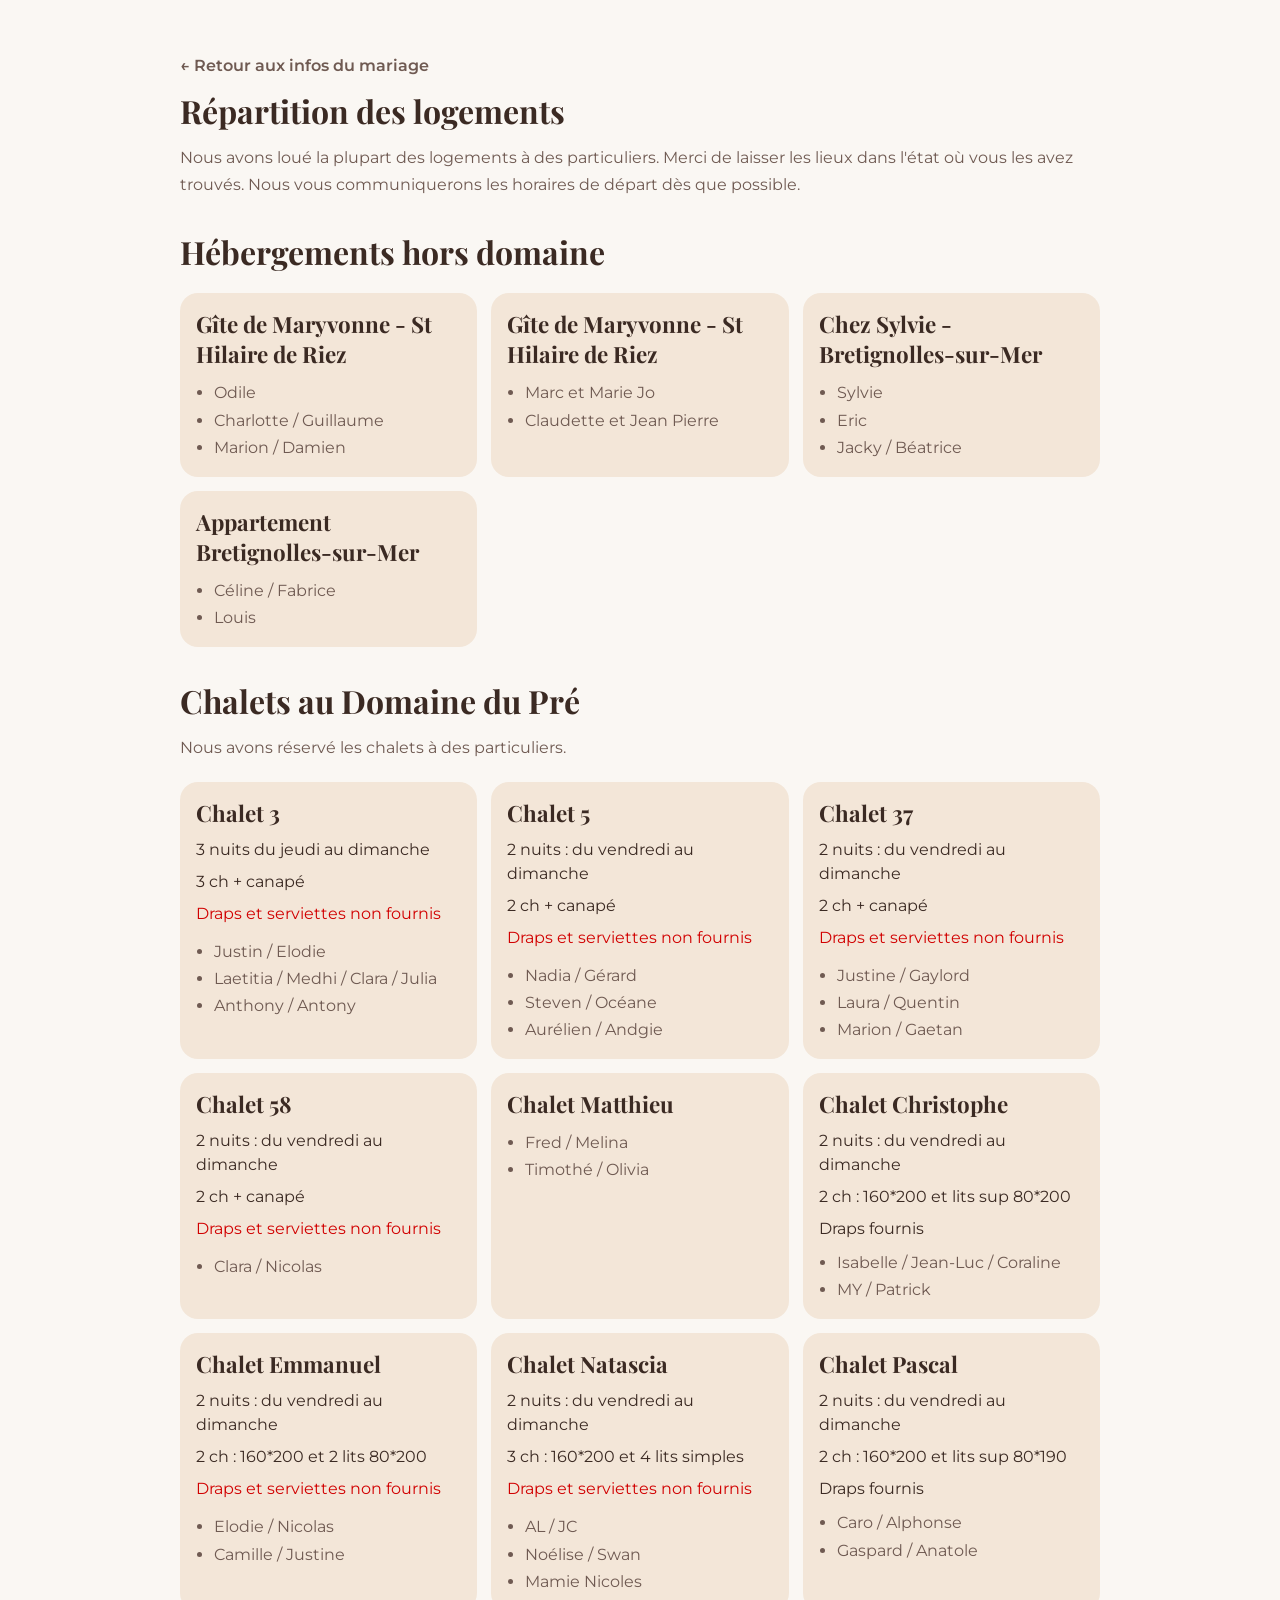
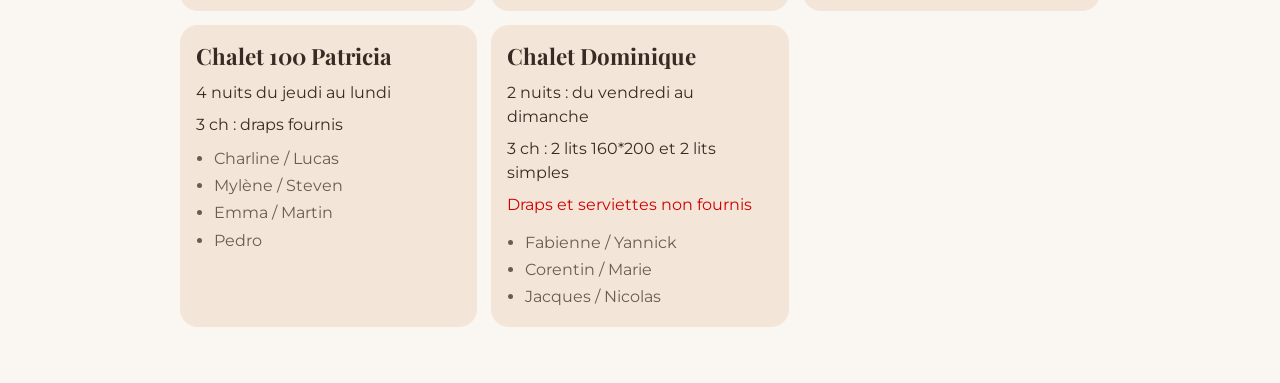
==== docs/logement.html @ f1bcc1a8 "feat: add logement" ====
<!doctype html>
<html lang="fr">
  <head>
    <meta charset="utf-8" />
    <meta name="viewport" content="width=device-width, initial-scale=1" />
    <meta name="robots" content="noindex,nofollow,noarchive,nosnippet,noimageindex" />
    <meta name="googlebot" content="noindex,nofollow,noarchive,nosnippet,noimageindex" />
    <meta name="bingbot" content="noindex,nofollow,noarchive,nosnippet,noimageindex" />
    <title>Logements - Mariage Lucas &amp; Charline</title>
    <link rel="preconnect" href="https://fonts.googleapis.com" />
    <link rel="preconnect" href="https://fonts.gstatic.com" crossorigin />
    <link
      href="https://fonts.googleapis.com/css2?family=Playfair+Display:wght@400;600&family=Montserrat:wght@400;600&display=swap"
      rel="stylesheet"
    />
    <link rel="stylesheet" href="assets/styles.css" />
  </head>
  <body>
    <section class="section section-top">
      <div class="section-inner">
        <a class="text-link" href="index.html">&larr; Retour aux infos du mariage</a>
        <h1 class="section-title">Répartition des logements</h1>
        <p class="info-text">
          Nous avons loué la plupart des logements à des particuliers. Merci de laisser les lieux dans l'état où vous
          les avez trouvés. Nous vous communiquerons les horaires de départ dès que possible.
        </p>

        <h2 class="section-title spaced">Hébergements hors domaine</h2>
        <div class="lodging-grid">
          <article class="lodging-card">
            <h3 class="lodging-title">Gîte de Maryvonne - St Hilaire de Riez</h3>
            <ul class="lodging-list">
              <li>Odile</li>
              <li>Charlotte / Guillaume</li>
              <li>Marion / Damien</li>
            </ul>
          </article>

          <article class="lodging-card">
            <h3 class="lodging-title">Gîte de Maryvonne - St Hilaire de Riez</h3>
            <ul class="lodging-list">
              <li>Marc et Marie Jo</li>
              <li>Claudette et Jean Pierre</li>
            </ul>
          </article>

          <article class="lodging-card">
            <h3 class="lodging-title">Chez Sylvie - Bretignolles-sur-Mer</h3>
            <ul class="lodging-list">
              <li>Sylvie</li>
              <li>Eric</li>
              <li>Jacky / Béatrice</li>
            </ul>
          </article>

          <article class="lodging-card">
            <h3 class="lodging-title">Appartement Bretignolles-sur-Mer</h3>
            <ul class="lodging-list">
              <li>Céline / Fabrice</li>
              <li>Louis</li>
            </ul>
          </article>
        </div>

        <h2 class="section-title spaced">Chalets au Domaine du Pré</h2>
        <p class="info-text">Nous avons réservé les chalets à des particuliers.</p>

        <div class="lodging-grid">
          <article class="lodging-card">
            <h3 class="lodging-title">Chalet 3</h3>
            <p class="lodging-meta">3 nuits du jeudi au dimanche</p>
            <p class="lodging-meta">3 ch + canapé</p>
            <p class="lodging-warning">Draps et serviettes non fournis</p>
            <ul class="lodging-list">
              <li>Justin / Elodie</li>
              <li>Laetitia / Medhi / Clara / Julia</li>
              <li>Anthony / Antony</li>
            </ul>
          </article>

          <article class="lodging-card">
            <h3 class="lodging-title">Chalet 5</h3>
            <p class="lodging-meta">2 nuits : du vendredi au dimanche</p>
            <p class="lodging-meta">2 ch + canapé</p>
            <p class="lodging-warning">Draps et serviettes non fournis</p>
            <ul class="lodging-list">
              <li>Nadia / Gérard</li>
              <li>Steven / Océane</li>
              <li>Aurélien / Andgie</li>
            </ul>
          </article>

          <article class="lodging-card">
            <h3 class="lodging-title">Chalet 37</h3>
            <p class="lodging-meta">2 nuits : du vendredi au dimanche</p>
            <p class="lodging-meta">2 ch + canapé</p>
            <p class="lodging-warning">Draps et serviettes non fournis</p>
            <ul class="lodging-list">
              <li>Justine / Gaylord</li>
              <li>Laura / Quentin</li>
              <li>Marion / Gaetan</li>
            </ul>
          </article>

          <article class="lodging-card">
            <h3 class="lodging-title">Chalet 58</h3>
            <p class="lodging-meta">2 nuits : du vendredi au dimanche</p>
            <p class="lodging-meta">2 ch + canapé</p>
            <p class="lodging-warning">Draps et serviettes non fournis</p>
            <ul class="lodging-list">
              <li>Clara / Nicolas</li>
            </ul>
          </article>

          <article class="lodging-card">
            <h3 class="lodging-title">Chalet Matthieu</h3>
            <ul class="lodging-list">
              <li>Fred / Melina</li>
              <li>Timothé / Olivia</li>
            </ul>
          </article>

          <article class="lodging-card">
            <h3 class="lodging-title">Chalet Christophe</h3>
            <p class="lodging-meta">2 nuits : du vendredi au dimanche</p>
            <p class="lodging-meta">2 ch : 160*200 et lits sup 80*200</p>
            <p class="lodging-meta">Draps fournis</p>
            <ul class="lodging-list">
              <li>Isabelle / Jean-Luc / Coraline</li>
              <li>MY / Patrick</li>
            </ul>
          </article>

          <article class="lodging-card">
            <h3 class="lodging-title">Chalet Emmanuel</h3>
            <p class="lodging-meta">2 nuits : du vendredi au dimanche</p>
            <p class="lodging-meta">2 ch : 160*200 et 2 lits 80*200</p>
            <p class="lodging-warning">Draps et serviettes non fournis</p>
            <ul class="lodging-list">
              <li>Elodie / Nicolas</li>
              <li>Camille / Justine</li>
            </ul>
          </article>

          <article class="lodging-card">
            <h3 class="lodging-title">Chalet Natascia</h3>
            <p class="lodging-meta">2 nuits : du vendredi au dimanche</p>
            <p class="lodging-meta">3 ch : 160*200 et 4 lits simples</p>
            <p class="lodging-warning">Draps et serviettes non fournis</p>
            <ul class="lodging-list">
              <li>AL / JC</li>
              <li>Noélise / Swan</li>
              <li>Mamie Nicoles</li>
            </ul>
          </article>

          <article class="lodging-card">
            <h3 class="lodging-title">Chalet Pascal</h3>
            <p class="lodging-meta">2 nuits : du vendredi au dimanche</p>
            <p class="lodging-meta">2 ch : 160*200 et lits sup 80*190</p>
            <p class="lodging-meta">Draps fournis</p>
            <ul class="lodging-list">
              <li>Caro / Alphonse</li>
              <li>Gaspard / Anatole</li>
            </ul>
          </article>

          <article class="lodging-card">
            <h3 class="lodging-title">Chalet 100 Patricia</h3>
            <p class="lodging-meta">4 nuits du jeudi au lundi</p>
            <p class="lodging-meta">3 ch : draps fournis</p>
            <ul class="lodging-list">
              <li>Charline / Lucas</li>
              <li>Mylène / Steven</li>
              <li>Emma / Martin</li>
              <li>Pedro</li>
            </ul>
          </article>

          <article class="lodging-card">
            <h3 class="lodging-title">Chalet Dominique</h3>
            <p class="lodging-meta">2 nuits : du vendredi au dimanche</p>
            <p class="lodging-meta">3 ch : 2 lits 160*200 et 2 lits simples</p>
            <p class="lodging-warning">Draps et serviettes non fournis</p>
            <ul class="lodging-list">
              <li>Fabienne / Yannick</li>
              <li>Corentin / Marie</li>
              <li>Jacques / Nicolas</li>
            </ul>
          </article>
        </div>
      </div>
    </section>
  </body>
</html>
---- docs/assets/styles.css ----
:root{
  /* Palette principale */
  --terracotta:#C26A4A;
  --terracotta-dark:#A8573C;
  --beige:#F3E6D8;
  --off-white:#FAF7F3;
  --text:#3B2A23;
  --muted:#6F5A52;
}

*{box-sizing:border-box}
html,body{height:100%}
body{
  margin:0;
  font-family:"Montserrat", ui-sans-serif, system-ui, -apple-system, Segoe UI, Roboto, Helvetica, Arial;
  color:var(--text);
  background:var(--off-white);
}

a{color:inherit}

/* === HERO === */
.hero{
  min-height:100vh;
  position:relative;
  display:flex;
  align-items:flex-start;
  justify-content:center;
  text-align:center;
  padding:64px 20px;
  background-image:url("back.png");
  background-size:cover;
  background-position:center;
}

/* Overlay pour lisibilité */
.hero::before{
  content:"";
  position:absolute;
  inset:0;
  background:linear-gradient(180deg, rgba(250,247,243,.22), rgba(243,230,216,.18));
}

.hero-content{
  position:relative;
  z-index:1;
  max-width:720px;
  display:flex;
  flex-direction:column;
  gap:14px;
  margin-top:60px;
}

.subtitle{
  font-family:"Playfair Display", "Cormorant Garamond", ui-serif, Georgia, "Times New Roman", Times, serif;
  font-size:1.5rem;
  color:var(--text);
  margin:0;
}

.hero-title{
  font-family:"Playfair Display", "Cormorant Garamond", ui-serif, Georgia, "Times New Roman", Times, serif;
  font-size:3.2rem;
  letter-spacing:.06em;
  margin:0;
}

.date{
  font-family:"Playfair Display", "Cormorant Garamond", ui-serif, Georgia, "Times New Roman", Times, serif;
  letter-spacing:.06em;
  text-transform:none;
  font-size:1.25rem;
  color:var(--text);
  margin:0;
}

.hero-text{
  margin:10px 0 6px;
  color:var(--muted);
  line-height:1.7;
}

.btn-primary{
  align-self:center;
  background:var(--terracotta);
  color:#fff;
  padding:14px 28px;
  border-radius:30px;
  text-decoration:none;
  transition:background .3s ease;
  font-weight:600;
  margin-top:30px;
}
.btn-primary:hover{background:var(--terracotta-dark)}

/* === SECTIONS === */
.section{
  padding:56px 20px;
  background:var(--off-white);
}
.section-inner{
  max-width:920px;
  margin:0 auto;
}
.section-title{
  font-family:"Playfair Display", "Cormorant Garamond", ui-serif, Georgia, "Times New Roman", Times, serif;
  font-size:2rem;
  margin:0 0 12px;
}
.section-title.spaced{margin-top:32px}

.mono{
  font-family:ui-monospace, SFMono-Regular, Menlo, Monaco, Consolas, "Liberation Mono", "Courier New", monospace;
}

.story{
  text-align:center;
  color:var(--muted);
  line-height:1.8;
}

.timeline{
  list-style:none;
  padding:0;
  margin:20px 0 0;
  display:grid;
  gap:12px;
}
.timeline li{
  display:grid;
  grid-template-columns:80px 1fr;
  gap:12px;
  padding:12px 16px;
  background:var(--beige);
  border-radius:18px;
}
.timeline .time{
  font-family:ui-monospace, SFMono-Regular, Menlo, Monaco, Consolas, "Liberation Mono", "Courier New", monospace;
  color:var(--text);
}
.timeline .desc{
  color:var(--muted);
}

.return{
  margin-top:16px;
}
.return-box{
  display:grid;
  grid-template-columns: 80px 1fr;
  gap:12px;
  padding:14px 16px;
  background:var(--beige);
  border-radius:18px;
}
.return-date{
  color:var(--text);
}
.return-text{
  color:var(--muted);
}

.practical{
  display:grid;
  gap:12px;
  margin-top:16px;
}
.practical-row{
  display:flex;
  justify-content:space-between;
  align-items:center;
  gap:12px;
  padding:12px 16px;
  background:var(--beige);
  border-radius:18px;
}
.practical-row .btn{
  background:var(--terracotta);
  color:#fff;
  border:none;
  padding:10px 18px;
  border-radius:24px;
  font-weight:600;
  text-decoration:none;
  transition:background .3s ease, transform .2s ease;
}
.practical-row .btn:hover{
  background:var(--terracotta-dark);
  transform:translateY(-1px);
}
.practical-label{
  font-weight:600;
}
.practical-address{color:var(--muted)}

.contact{
  text-align:center;
  background:var(--beige);
  border-radius:18px;
  padding:16px;
  display:grid;
  gap:8px;
}
.contact-names{
  font-weight:600;
}
.contact-phone{
  text-decoration:none;
  color:var(--text);
}

.list{
  margin:8px 0 0;
  color:var(--muted);
  line-height:1.7;
}

.info-text{
  margin:0;
  color:var(--muted);
  line-height:1.7;
}

.btn-inline{
  display:inline-block;
  margin-top:16px;
}

.text-link{
  display:inline-block;
  margin-bottom:14px;
  color:var(--muted);
  text-decoration:none;
  font-weight:600;
}

.text-link:hover{
  color:var(--text);
}

.section-top{
  min-height:100vh;
}

.lodging-grid{
  margin-top:20px;
  display:grid;
  grid-template-columns:repeat(3, minmax(0, 1fr));
  gap:14px;
}

.lodging-card{
  background:var(--beige);
  border-radius:18px;
  padding:16px;
}

.lodging-title{
  margin:0 0 10px;
  font-family:"Playfair Display", "Cormorant Garamond", ui-serif, Georgia, "Times New Roman", Times, serif;
  font-size:1.4rem;
}

.lodging-list{
  margin:0;
  padding-left:18px;
  color:var(--muted);
  line-height:1.7;
}

.lodging-meta{
  margin:0 0 8px;
  color:var(--text);
  line-height:1.5;
}

.lodging-warning{
  margin:0 0 12px;
  color:#d10000;
  line-height:1.5;
}

.footer{
  text-align:center;
  font-size:.85rem;
  color:var(--muted);
  padding:24px 20px 40px;
  background:var(--off-white);
}

/* === Responsive === */
@media (max-width: 768px){
  .hero-title{font-size:2.2rem}
  .subtitle{font-size:1.2rem}
  .timeline li{grid-template-columns:70px 1fr}
  .practical-row{flex-direction:column; align-items:flex-start}
  .lodging-grid{grid-template-columns:1fr}
}
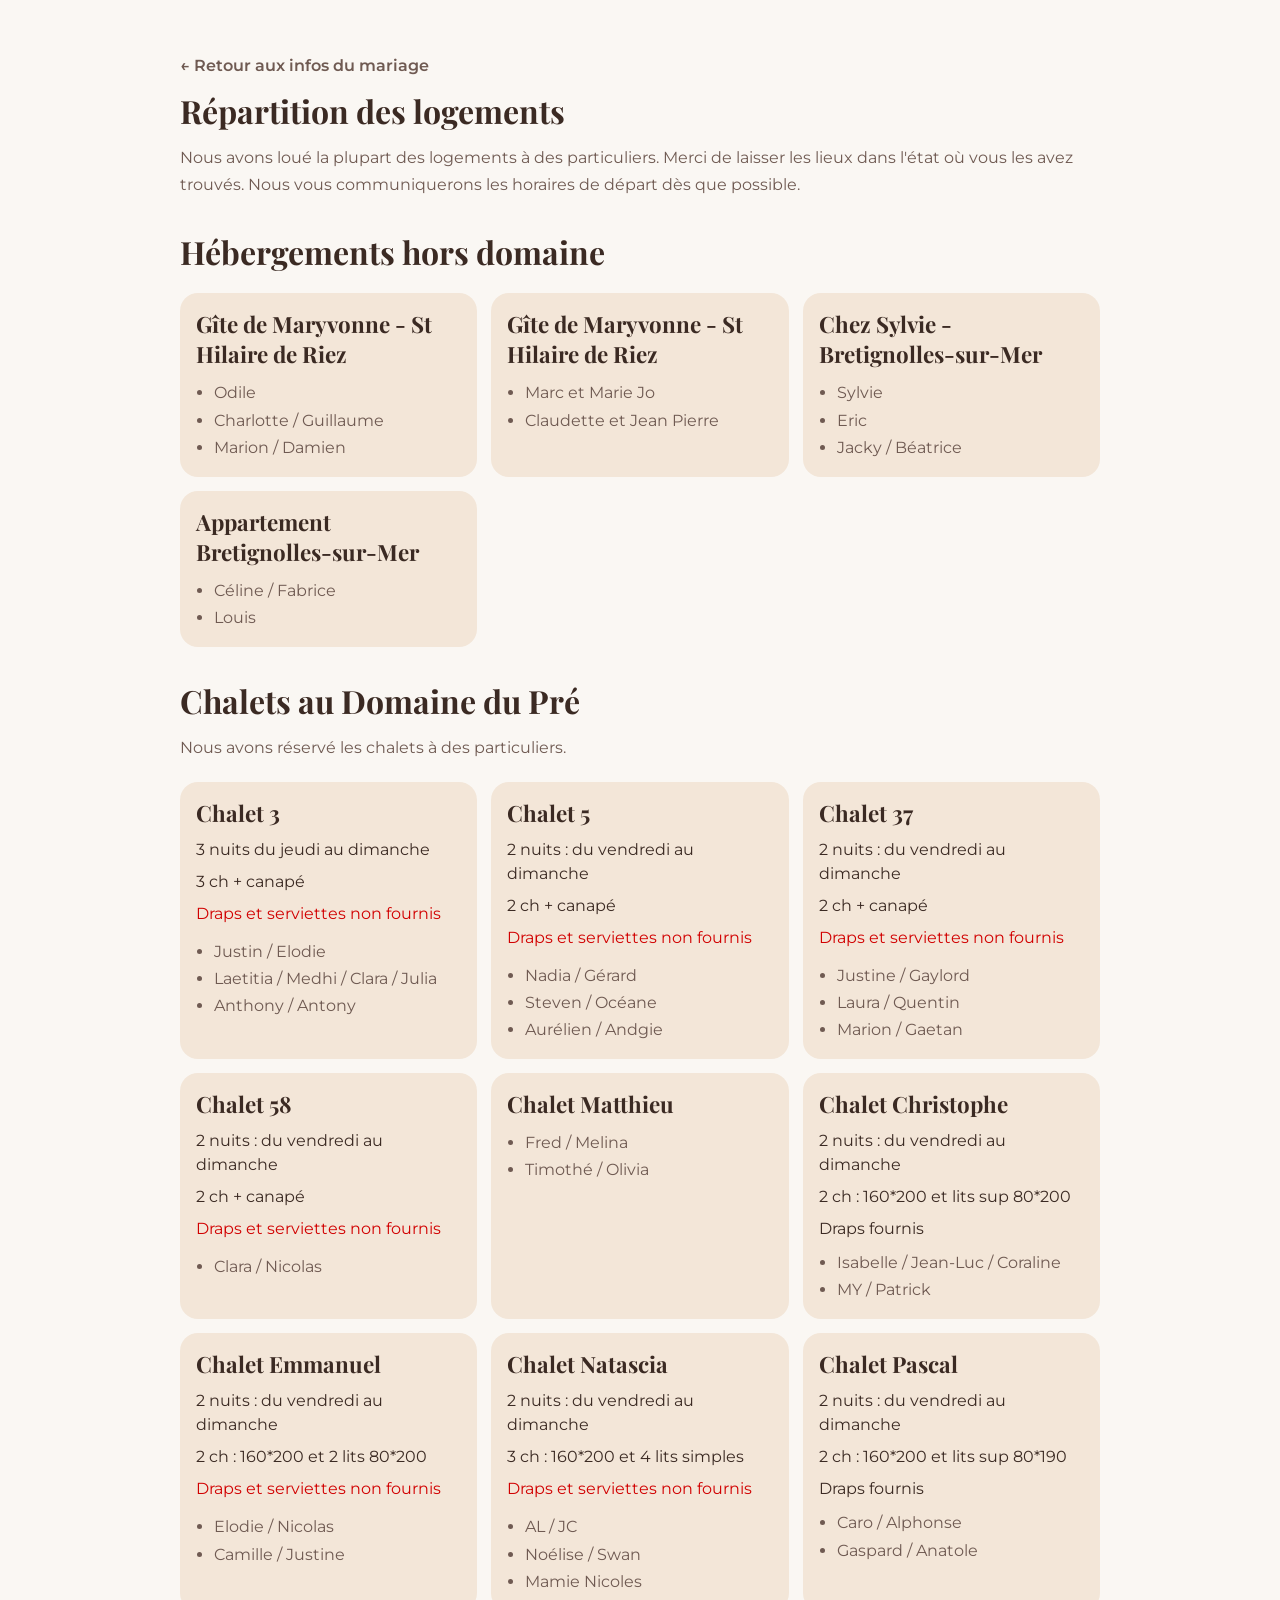
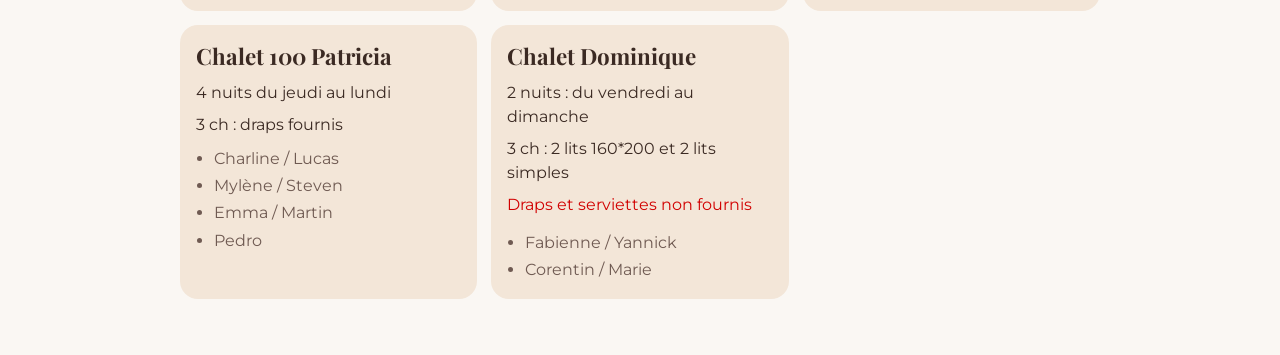
==== commit 17f3143a: "del nico" ====
--- a/docs/logement.html
+++ b/docs/logement.html
@@ -185,7 +185,6 @@
             <ul class="lodging-list">
               <li>Fabienne / Yannick</li>
               <li>Corentin / Marie</li>
-              <li>Jacques / Nicolas</li>
             </ul>
           </article>
         </div>
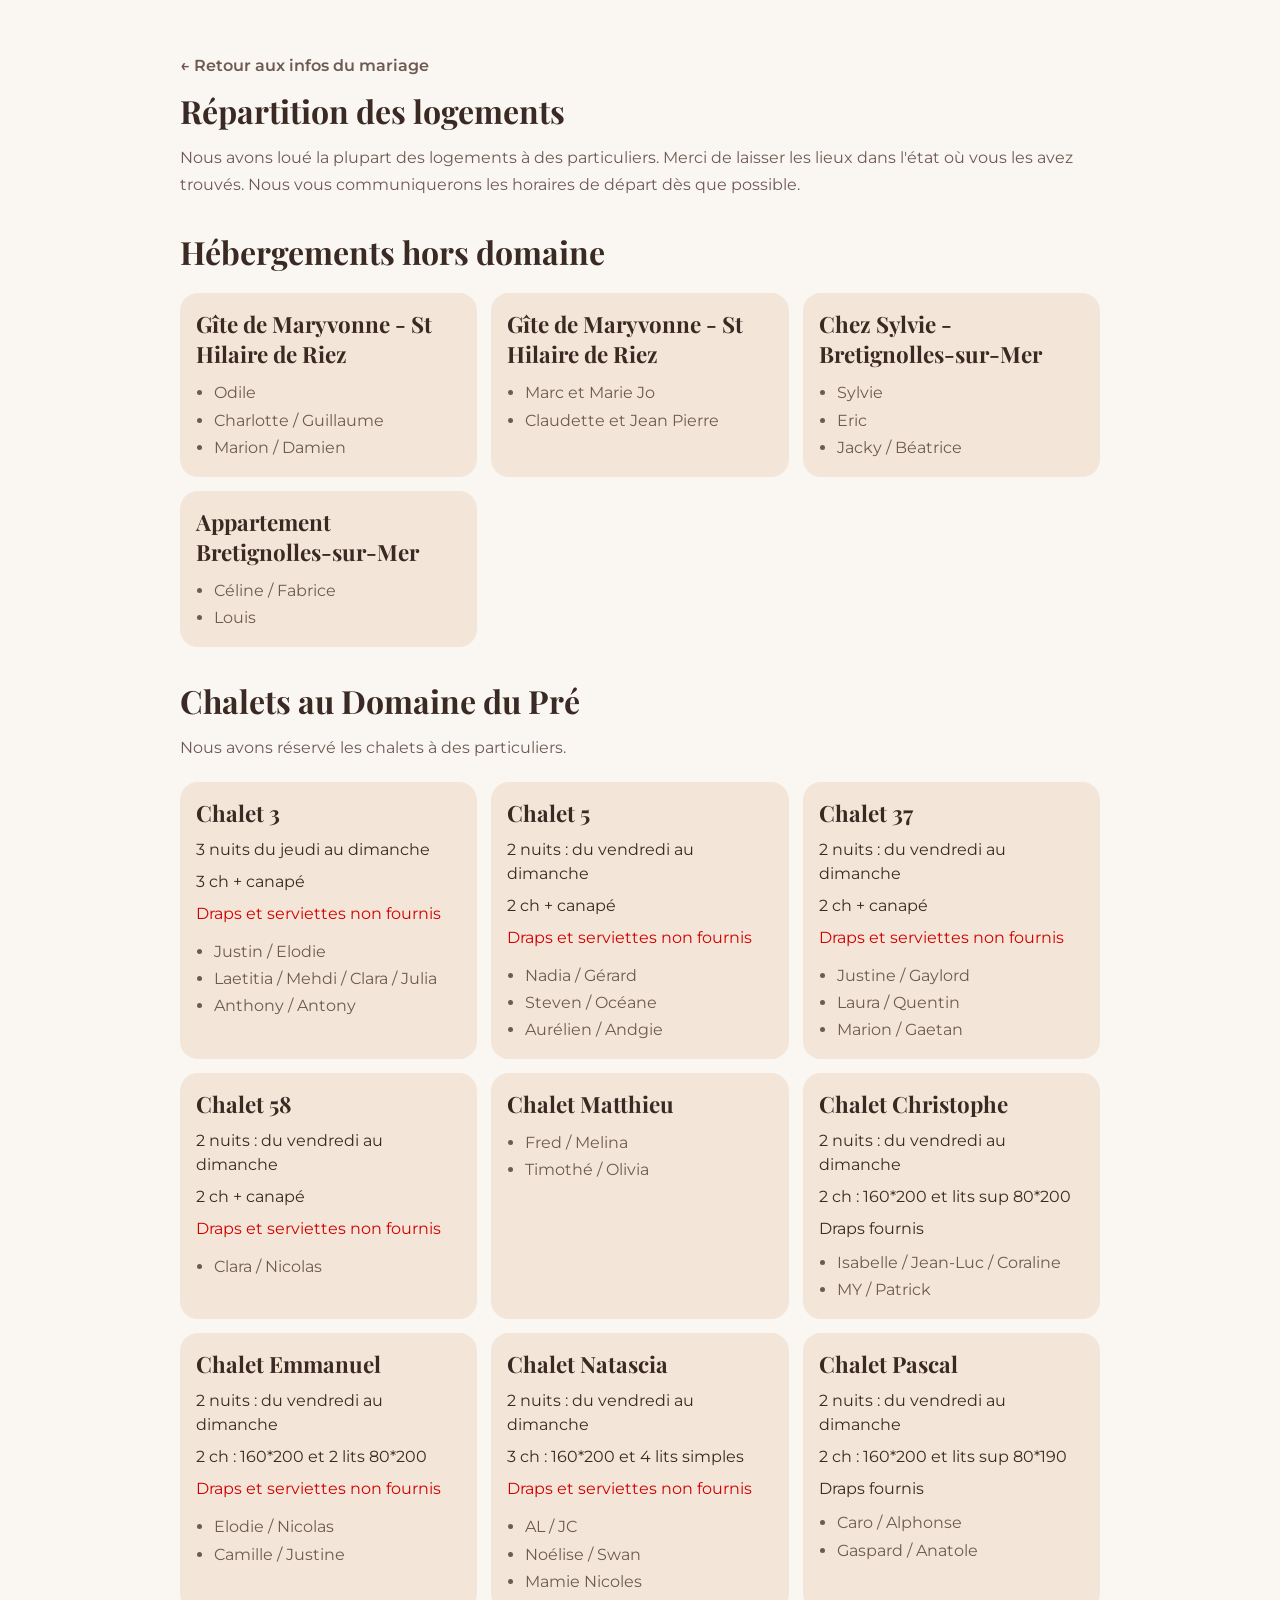
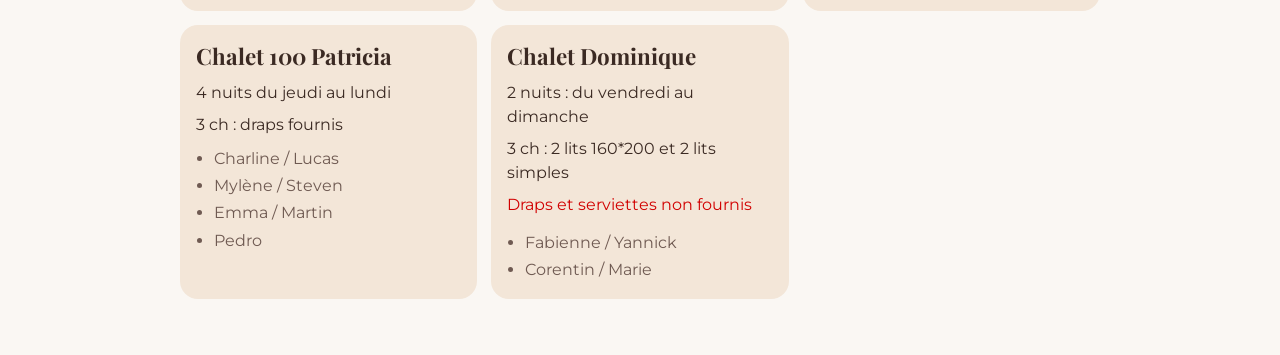
==== commit 4f7ad41c: "Update logement.html" ====
--- a/docs/logement.html
+++ b/docs/logement.html
@@ -73,7 +73,7 @@
             <p class="lodging-warning">Draps et serviettes non fournis</p>
             <ul class="lodging-list">
               <li>Justin / Elodie</li>
-              <li>Laetitia / Medhi / Clara / Julia</li>
+              <li>Laetitia / Mehdi / Clara / Julia</li>
               <li>Anthony / Antony</li>
             </ul>
           </article>
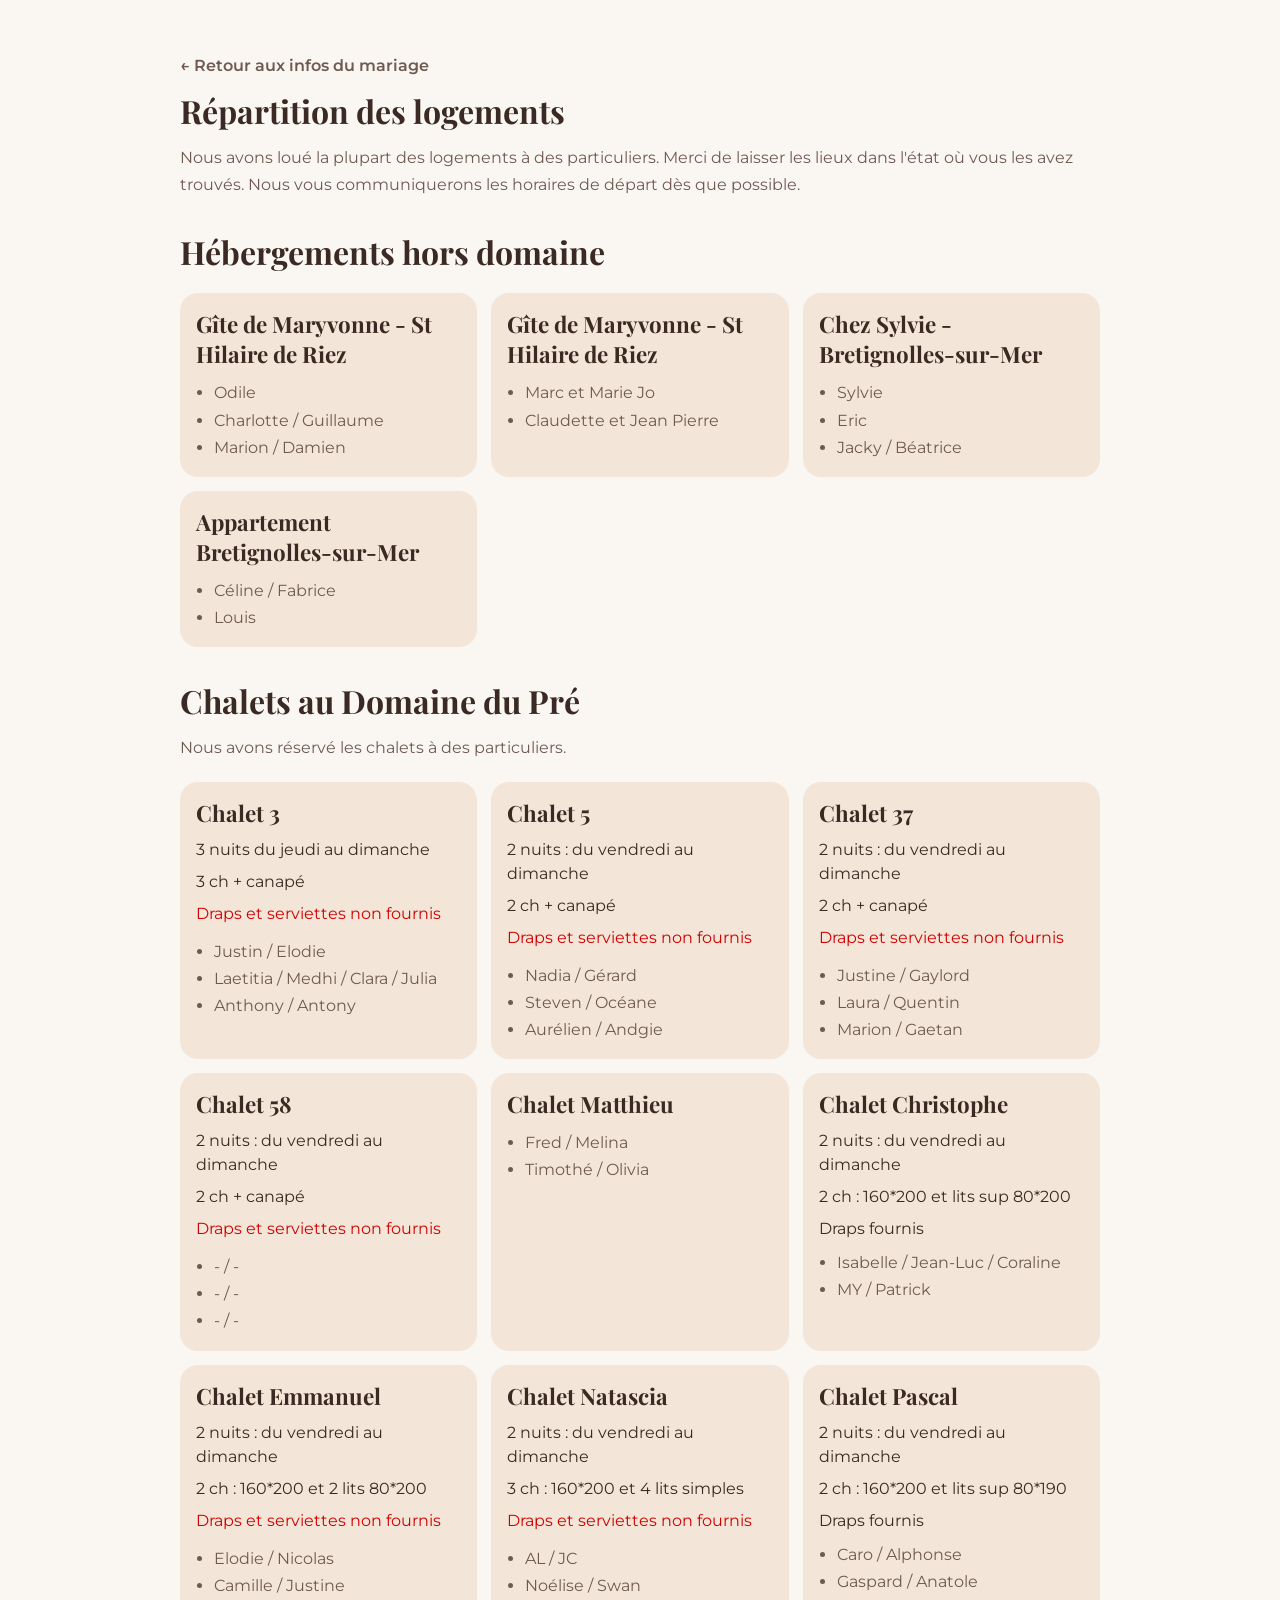
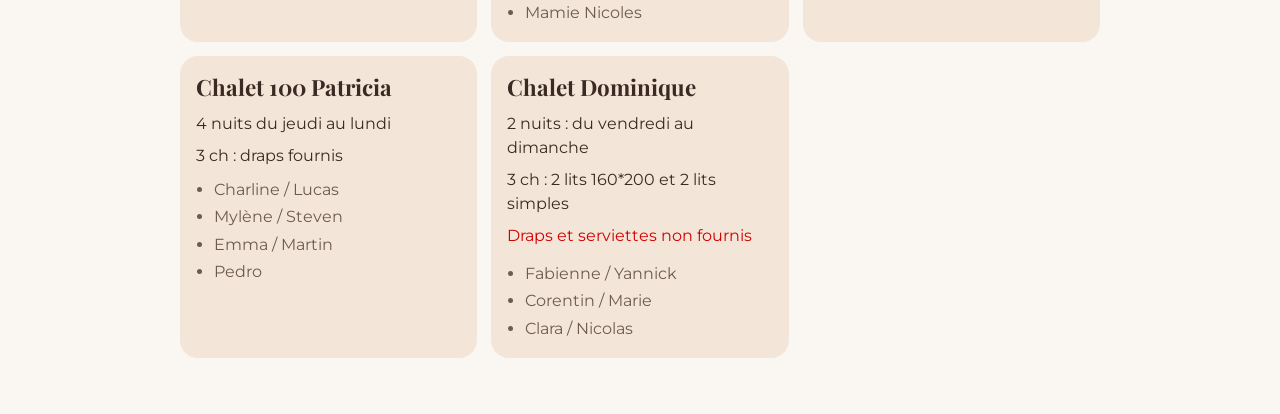
==== commit 0f2ec905: "feat: update lodging details with placeholders and add Clara/Nicolas to the list" ====
--- a/docs/logement.html
+++ b/docs/logement.html
@@ -73,7 +73,7 @@
             <p class="lodging-warning">Draps et serviettes non fournis</p>
             <ul class="lodging-list">
               <li>Justin / Elodie</li>
-              <li>Laetitia / Mehdi / Clara / Julia</li>
+              <li>Laetitia / Medhi / Clara / Julia</li>
               <li>Anthony / Antony</li>
             </ul>
           </article>
@@ -108,7 +108,9 @@
             <p class="lodging-meta">2 ch + canapé</p>
             <p class="lodging-warning">Draps et serviettes non fournis</p>
             <ul class="lodging-list">
-              <li>Clara / Nicolas</li>
+              <li>- / -</li>
+              <li>- / -</li>
+              <li>- / -</li>
             </ul>
           </article>
 
@@ -185,6 +187,7 @@
             <ul class="lodging-list">
               <li>Fabienne / Yannick</li>
               <li>Corentin / Marie</li>
+              <li>Clara / Nicolas</li>
             </ul>
           </article>
         </div>
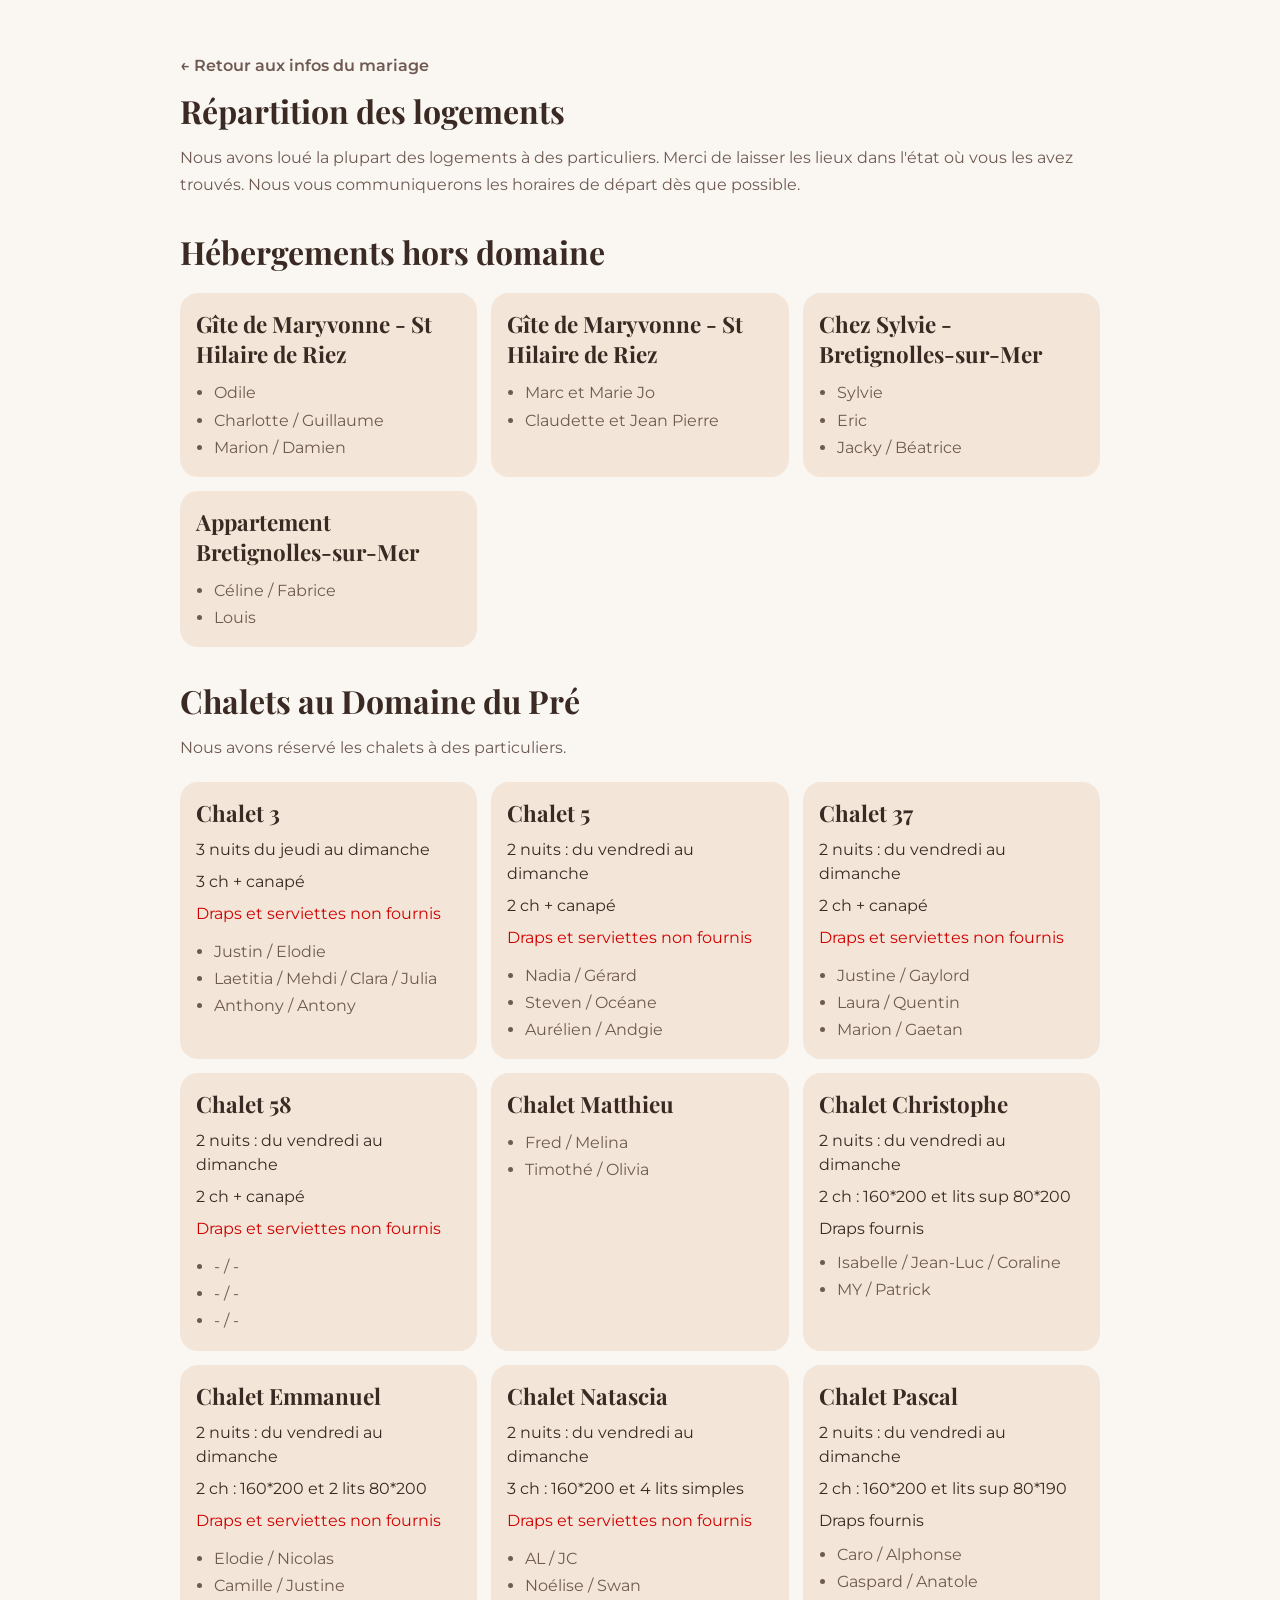
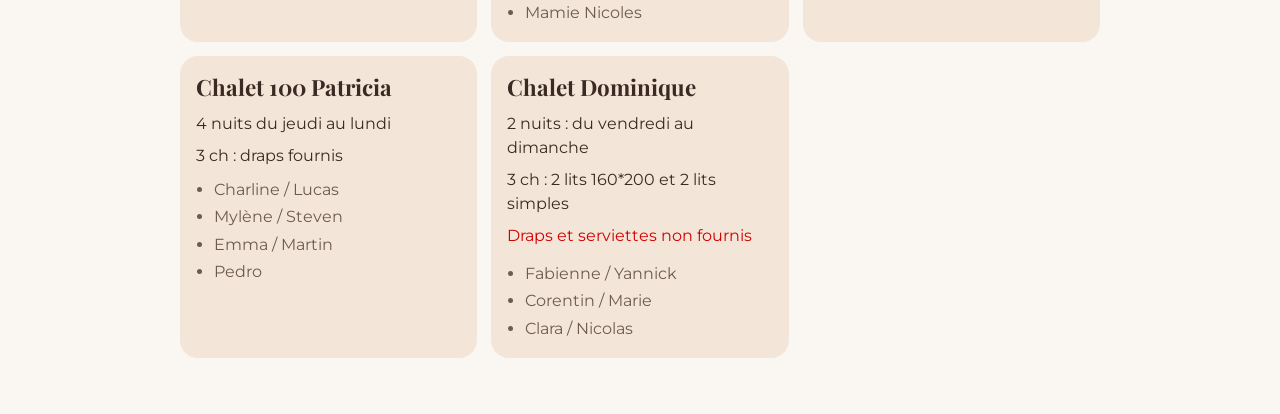
==== commit 2ac2a13f: "Merge branch 'main' of https://github.com/LucasRenaudinMedia/Wedding" ====
--- a/docs/logement.html
+++ b/docs/logement.html
@@ -73,7 +73,7 @@
             <p class="lodging-warning">Draps et serviettes non fournis</p>
             <ul class="lodging-list">
               <li>Justin / Elodie</li>
-              <li>Laetitia / Medhi / Clara / Julia</li>
+              <li>Laetitia / Mehdi / Clara / Julia</li>
               <li>Anthony / Antony</li>
             </ul>
           </article>
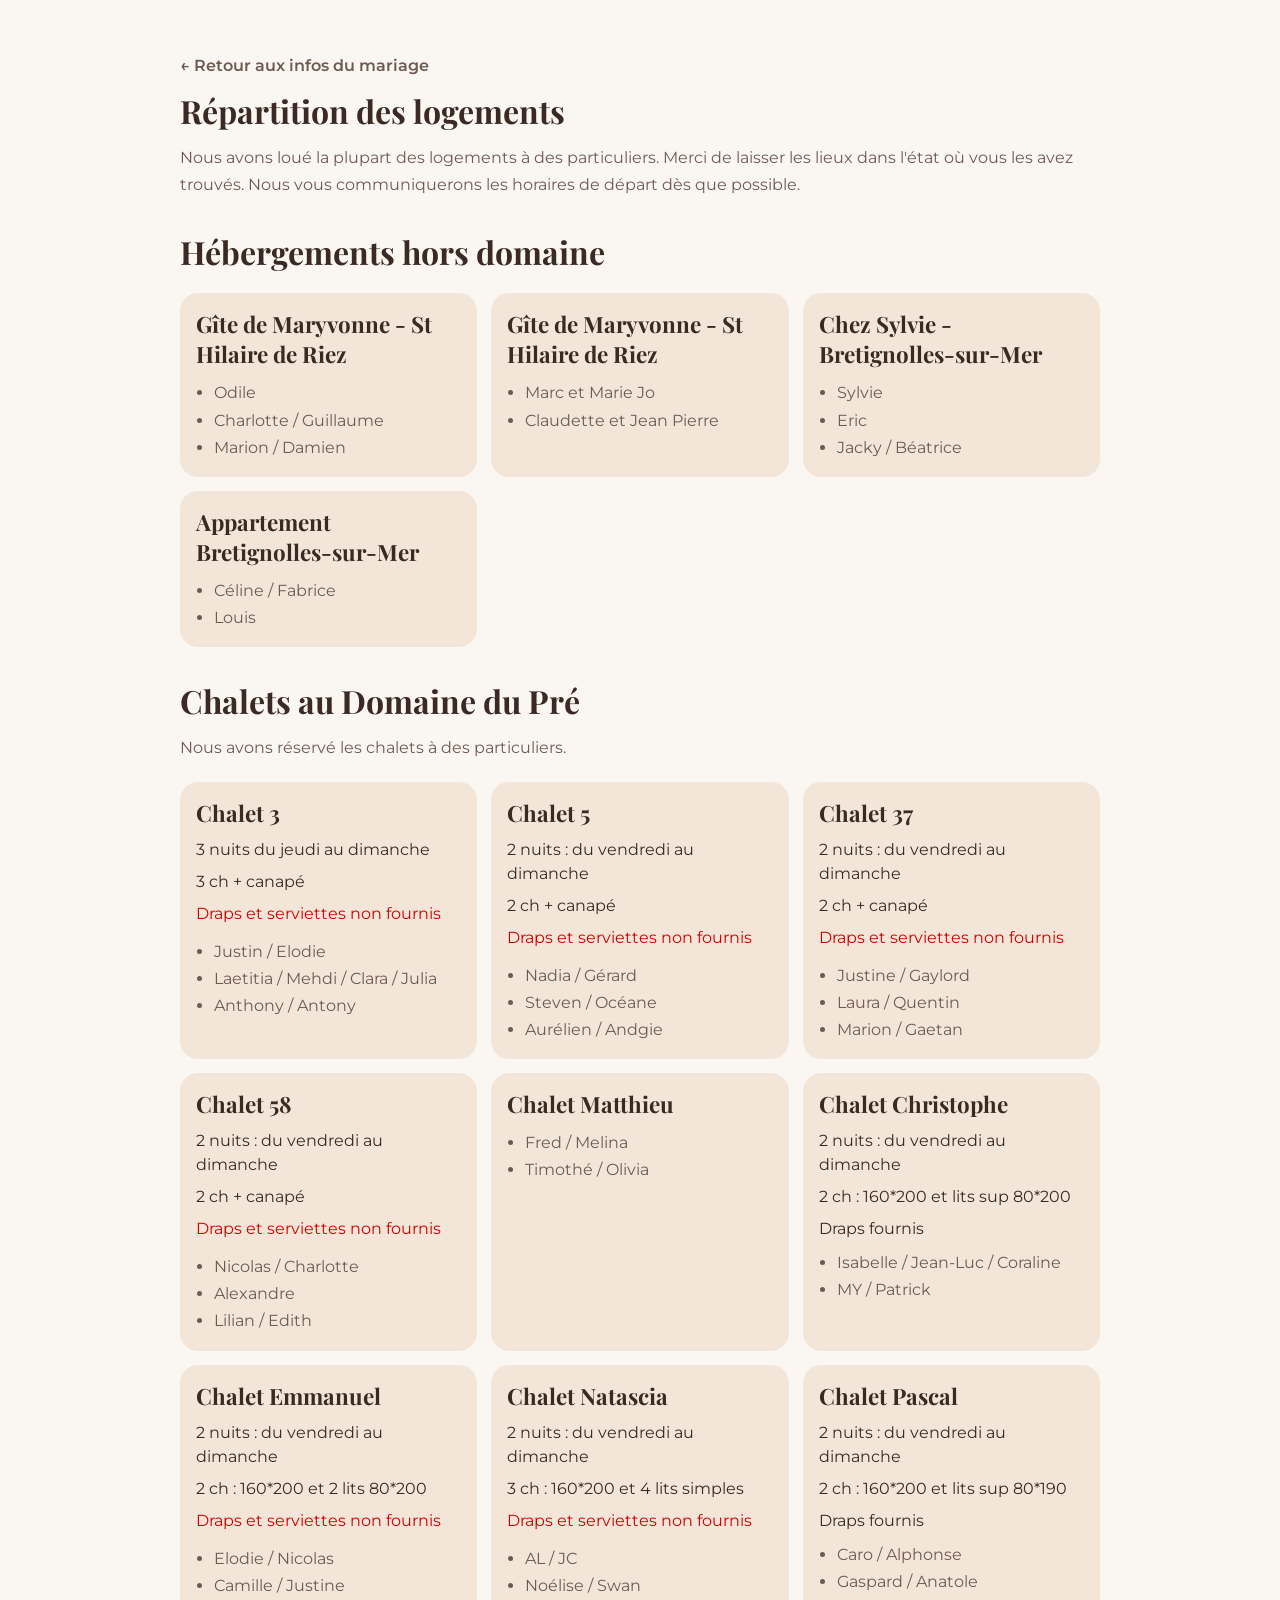
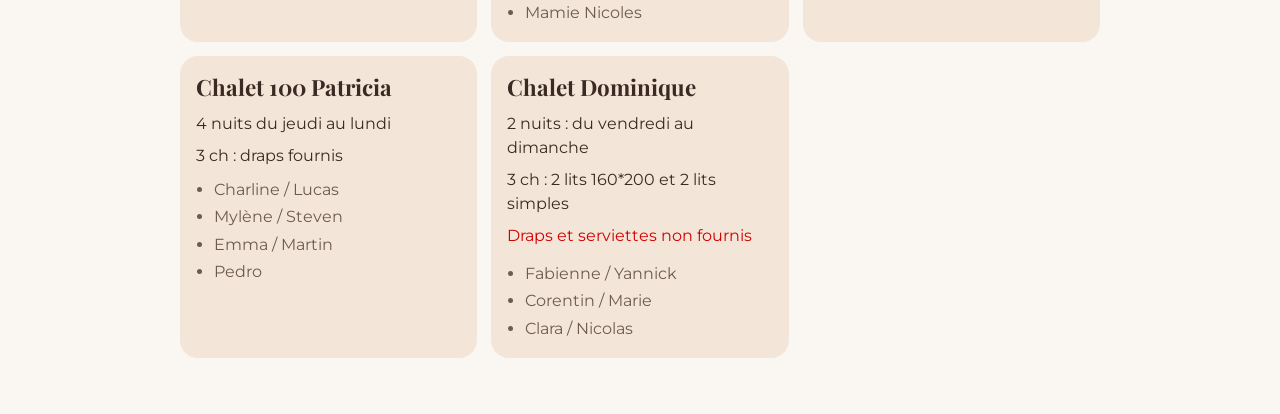
==== commit 28e303e4: "feat: add timeline for event schedule and update lodging details" ====
--- a/docs/logement.html
+++ b/docs/logement.html
@@ -108,9 +108,9 @@
             <p class="lodging-meta">2 ch + canapé</p>
             <p class="lodging-warning">Draps et serviettes non fournis</p>
             <ul class="lodging-list">
-              <li>- / -</li>
-              <li>- / -</li>
-              <li>- / -</li>
+              <li>Nicolas / Charlotte</li>
+              <li>Alexandre</li>
+              <li>Lilian / Edith</li>
             </ul>
           </article>
 
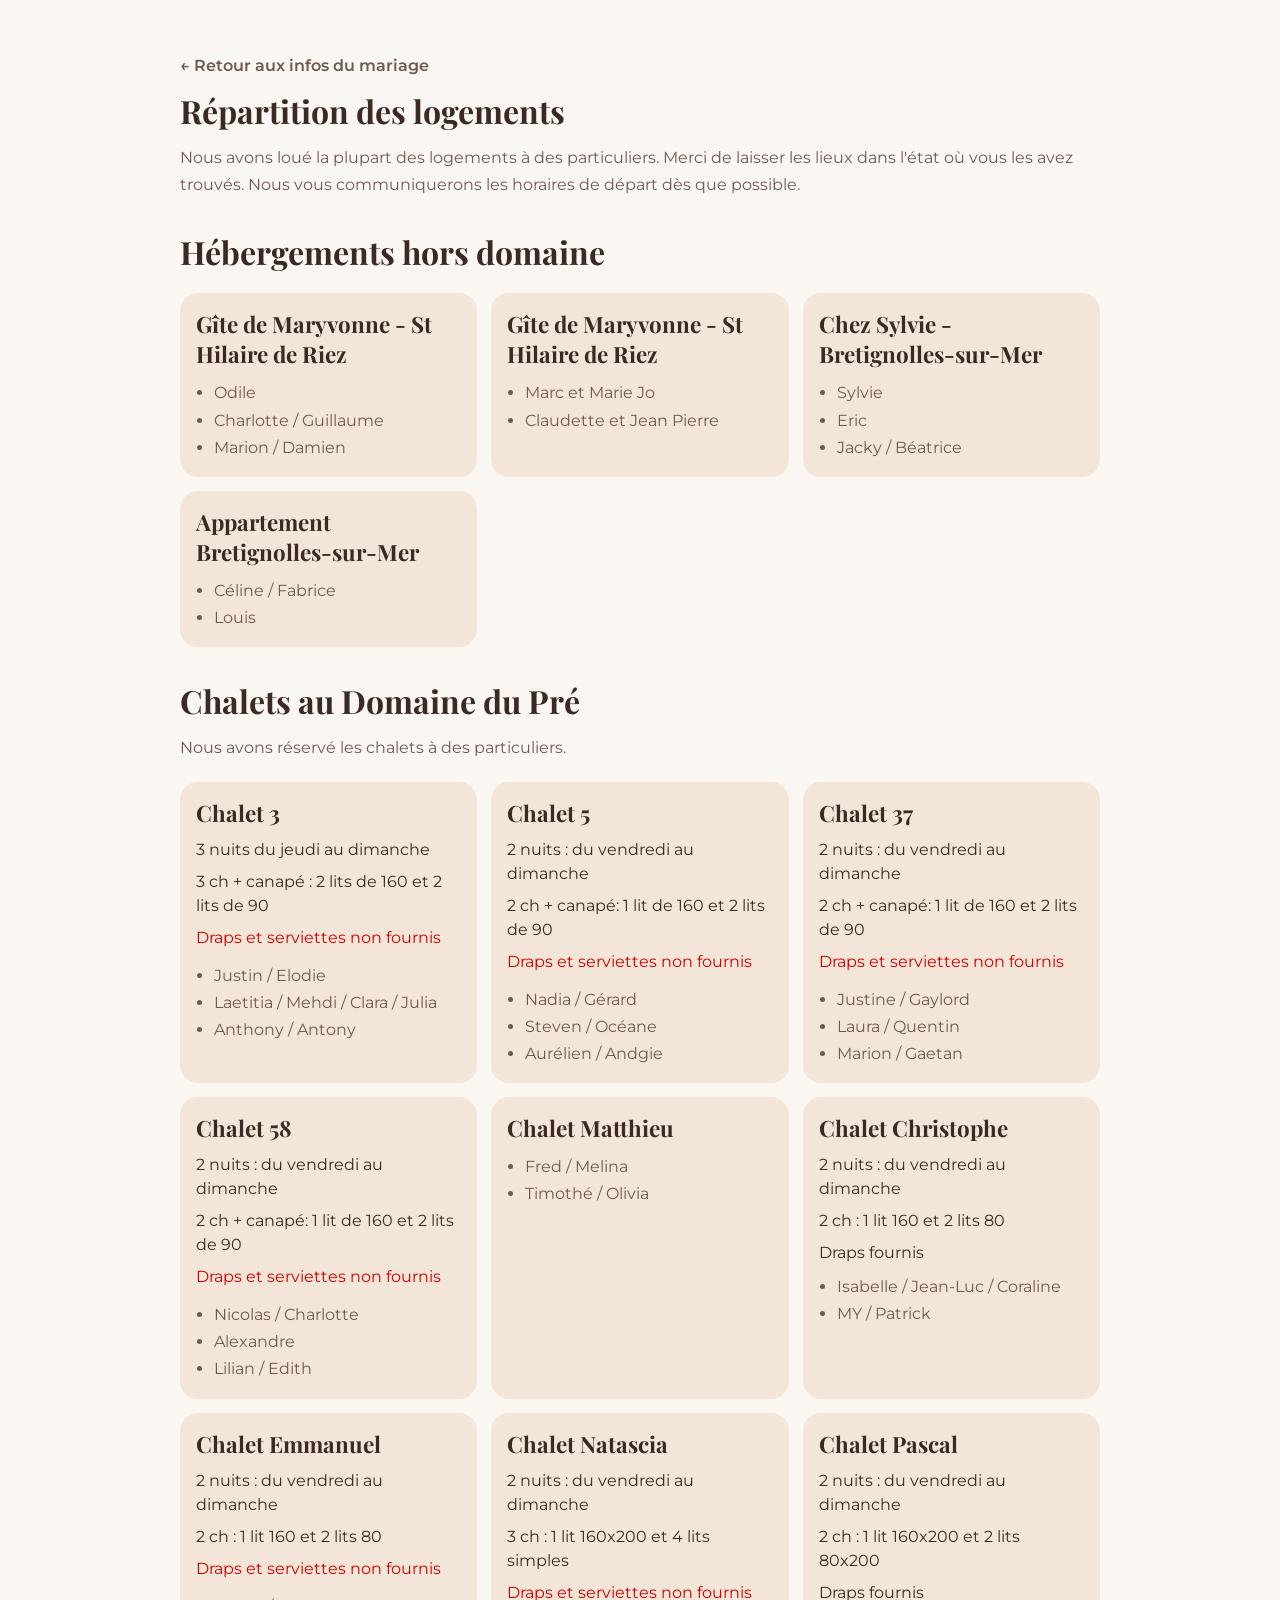
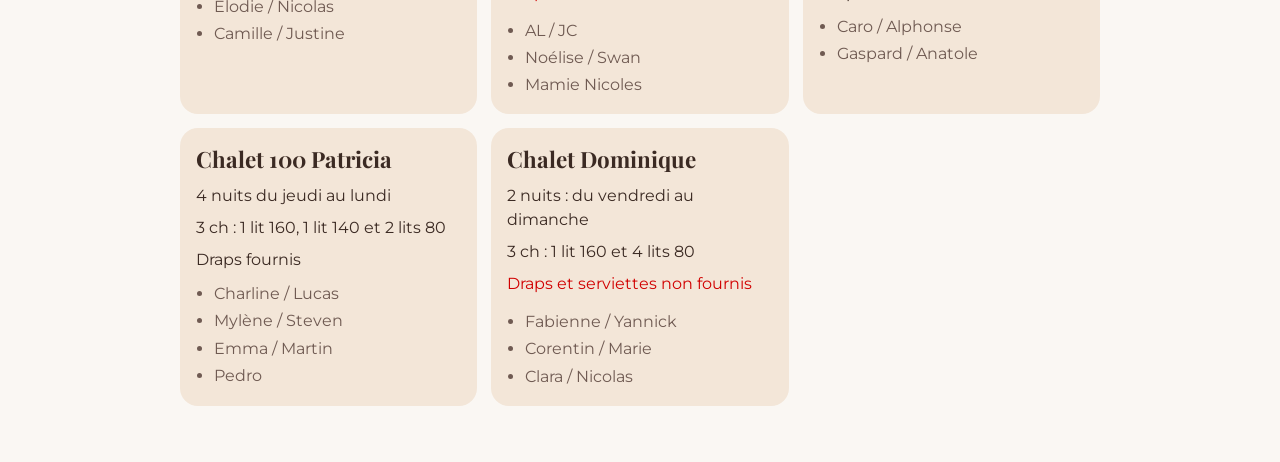
==== commit dc53da72: "fix: update lodging details with specific bed configurations and amenities" ====
--- a/docs/logement.html
+++ b/docs/logement.html
@@ -69,7 +69,7 @@
           <article class="lodging-card">
             <h3 class="lodging-title">Chalet 3</h3>
             <p class="lodging-meta">3 nuits du jeudi au dimanche</p>
-            <p class="lodging-meta">3 ch + canapé</p>
+            <p class="lodging-meta">3 ch + canapé : 2 lits de 160 et 2 lits de 90</p>
             <p class="lodging-warning">Draps et serviettes non fournis</p>
             <ul class="lodging-list">
               <li>Justin / Elodie</li>
@@ -81,7 +81,7 @@
           <article class="lodging-card">
             <h3 class="lodging-title">Chalet 5</h3>
             <p class="lodging-meta">2 nuits : du vendredi au dimanche</p>
-            <p class="lodging-meta">2 ch + canapé</p>
+            <p class="lodging-meta">2 ch + canapé: 1 lit de 160 et 2 lits de 90</p>
             <p class="lodging-warning">Draps et serviettes non fournis</p>
             <ul class="lodging-list">
               <li>Nadia / Gérard</li>
@@ -93,7 +93,7 @@
           <article class="lodging-card">
             <h3 class="lodging-title">Chalet 37</h3>
             <p class="lodging-meta">2 nuits : du vendredi au dimanche</p>
-            <p class="lodging-meta">2 ch + canapé</p>
+            <p class="lodging-meta">2 ch + canapé: 1 lit de 160 et 2 lits de 90</p>
             <p class="lodging-warning">Draps et serviettes non fournis</p>
             <ul class="lodging-list">
               <li>Justine / Gaylord</li>
@@ -105,7 +105,7 @@
           <article class="lodging-card">
             <h3 class="lodging-title">Chalet 58</h3>
             <p class="lodging-meta">2 nuits : du vendredi au dimanche</p>
-            <p class="lodging-meta">2 ch + canapé</p>
+            <p class="lodging-meta">2 ch + canapé: 1 lit de 160 et 2 lits de 90</p>
             <p class="lodging-warning">Draps et serviettes non fournis</p>
             <ul class="lodging-list">
               <li>Nicolas / Charlotte</li>
@@ -125,7 +125,7 @@
           <article class="lodging-card">
             <h3 class="lodging-title">Chalet Christophe</h3>
             <p class="lodging-meta">2 nuits : du vendredi au dimanche</p>
-            <p class="lodging-meta">2 ch : 160*200 et lits sup 80*200</p>
+            <p class="lodging-meta">2 ch : 1 lit 160 et 2 lits 80</p>
             <p class="lodging-meta">Draps fournis</p>
             <ul class="lodging-list">
               <li>Isabelle / Jean-Luc / Coraline</li>
@@ -136,7 +136,7 @@
           <article class="lodging-card">
             <h3 class="lodging-title">Chalet Emmanuel</h3>
             <p class="lodging-meta">2 nuits : du vendredi au dimanche</p>
-            <p class="lodging-meta">2 ch : 160*200 et 2 lits 80*200</p>
+            <p class="lodging-meta">2 ch : 1 lit 160 et 2 lits 80</p>
             <p class="lodging-warning">Draps et serviettes non fournis</p>
             <ul class="lodging-list">
               <li>Elodie / Nicolas</li>
@@ -147,7 +147,7 @@
           <article class="lodging-card">
             <h3 class="lodging-title">Chalet Natascia</h3>
             <p class="lodging-meta">2 nuits : du vendredi au dimanche</p>
-            <p class="lodging-meta">3 ch : 160*200 et 4 lits simples</p>
+            <p class="lodging-meta">3 ch : 1 lit 160x200 et 4 lits simples</p>
             <p class="lodging-warning">Draps et serviettes non fournis</p>
             <ul class="lodging-list">
               <li>AL / JC</li>
@@ -159,7 +159,7 @@
           <article class="lodging-card">
             <h3 class="lodging-title">Chalet Pascal</h3>
             <p class="lodging-meta">2 nuits : du vendredi au dimanche</p>
-            <p class="lodging-meta">2 ch : 160*200 et lits sup 80*190</p>
+            <p class="lodging-meta">2 ch : 1 lit 160x200 et 2 lits 80x200</p>
             <p class="lodging-meta">Draps fournis</p>
             <ul class="lodging-list">
               <li>Caro / Alphonse</li>
@@ -170,7 +170,8 @@
           <article class="lodging-card">
             <h3 class="lodging-title">Chalet 100 Patricia</h3>
             <p class="lodging-meta">4 nuits du jeudi au lundi</p>
-            <p class="lodging-meta">3 ch : draps fournis</p>
+            <p class="lodging-meta">3 ch : 1 lit 160, 1 lit 140 et 2 lits 80</p>
+            <p class="lodging-meta">Draps fournis</p>
             <ul class="lodging-list">
               <li>Charline / Lucas</li>
               <li>Mylène / Steven</li>
@@ -182,7 +183,7 @@
           <article class="lodging-card">
             <h3 class="lodging-title">Chalet Dominique</h3>
             <p class="lodging-meta">2 nuits : du vendredi au dimanche</p>
-            <p class="lodging-meta">3 ch : 2 lits 160*200 et 2 lits simples</p>
+            <p class="lodging-meta">3 ch : 1 lit 160 et 4 lits 80</p>
             <p class="lodging-warning">Draps et serviettes non fournis</p>
             <ul class="lodging-list">
               <li>Fabienne / Yannick</li>
